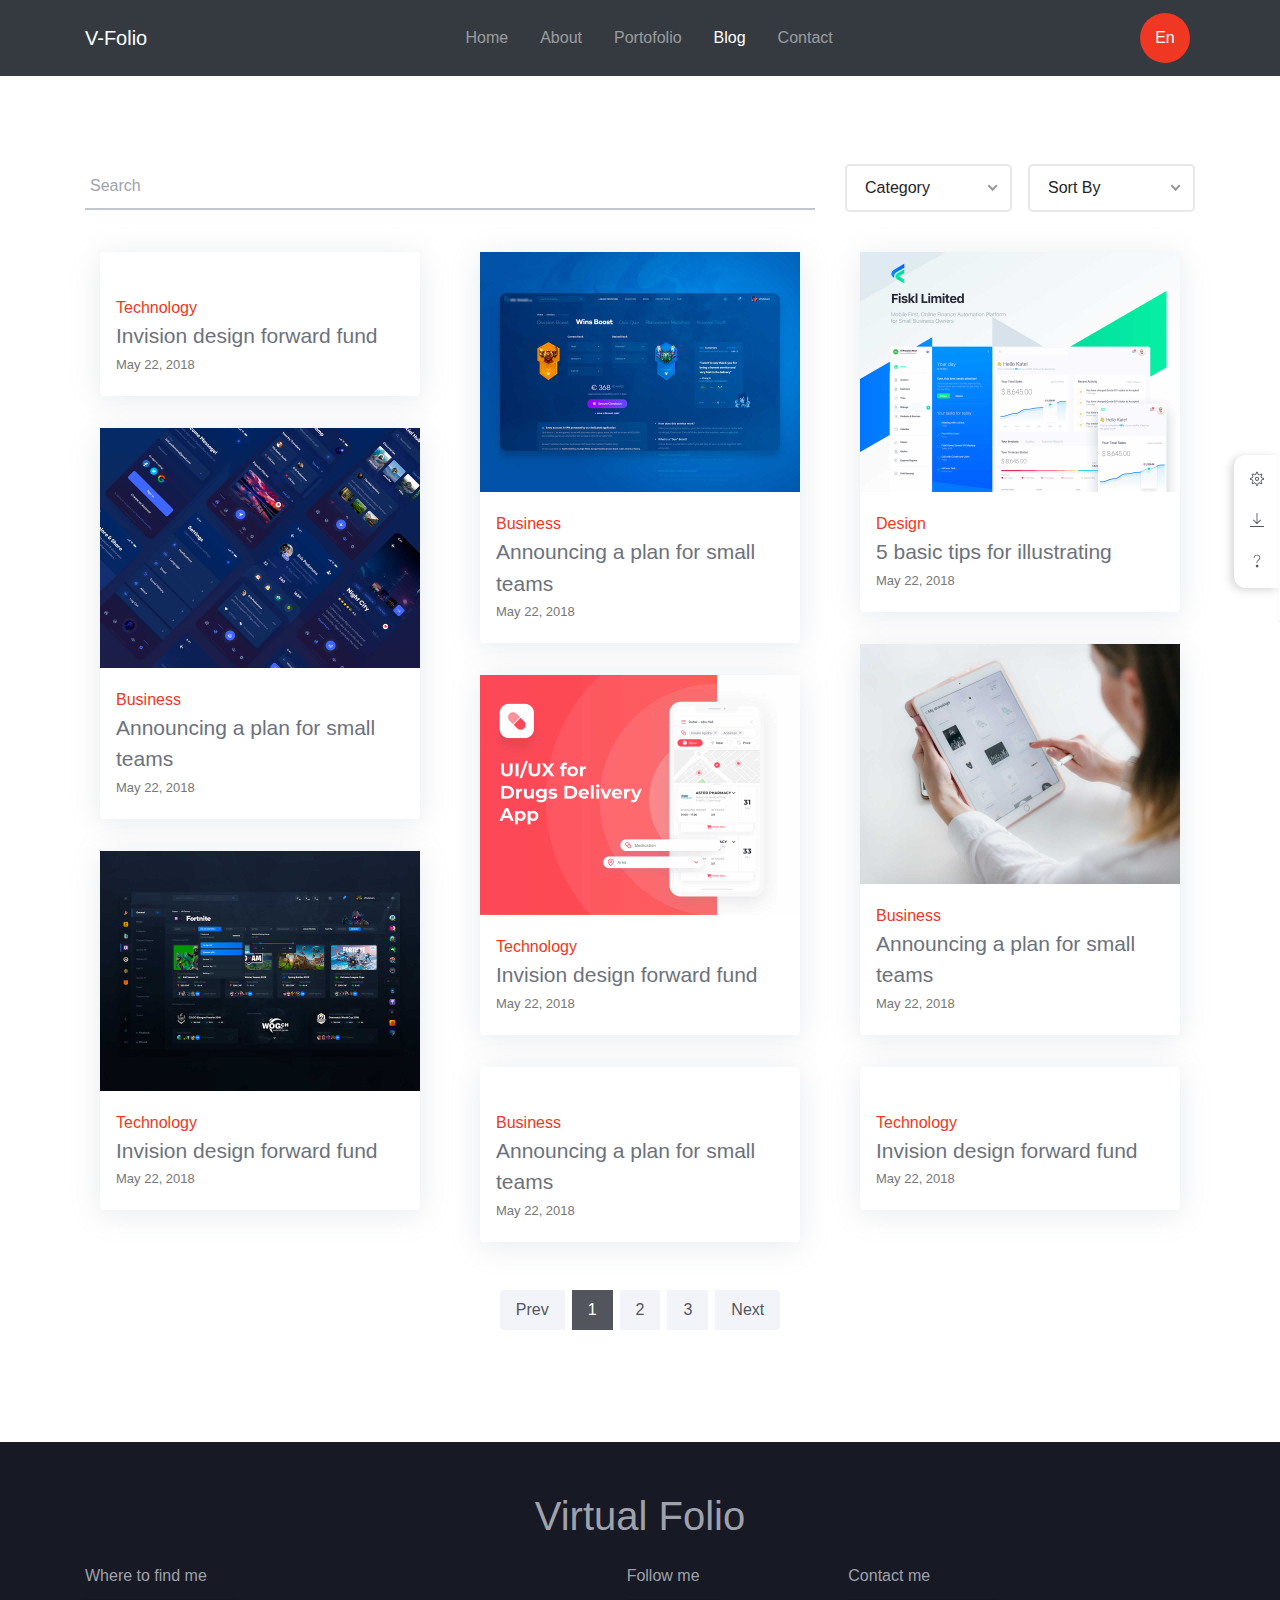
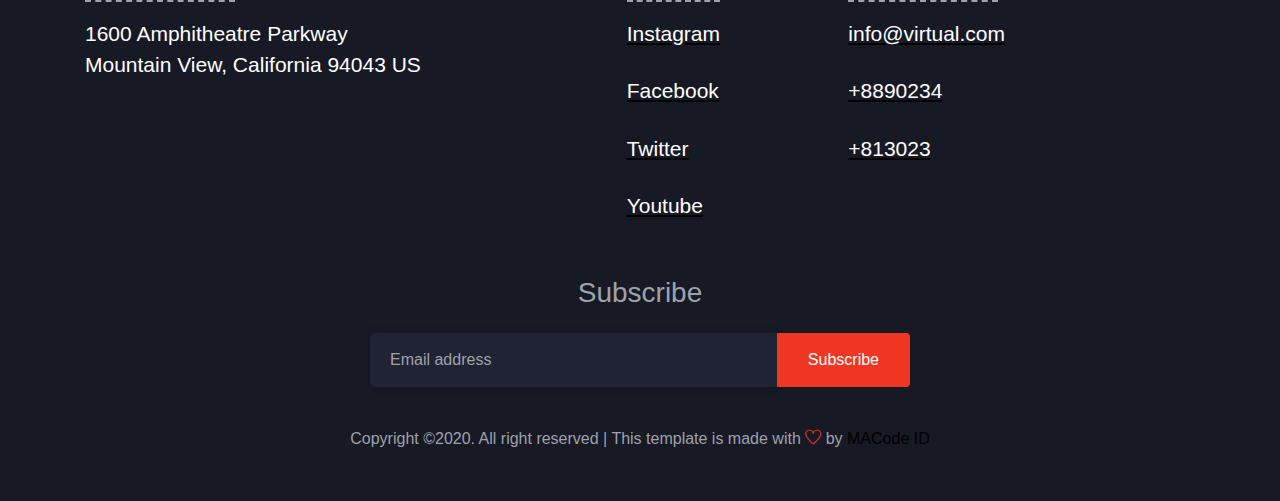
==== html/blog-topbar.html @ b88bd9f6 "Create initial website design" ====
<!DOCTYPE html>
<html lang="en">
<head>
  <meta charset="UTF-8">
  <meta name="viewport" content="width=device-width, initial-scale=1.0">
  
  <meta http-equiv="X-UA-Compatible" content="ie=edge">
  
  <meta name="copyright" content="MACode ID, https://www.macodeid.com/">
  
  <title>Blog - Topbar</title>
  
  <link rel="shortcut icon" type="image/ico" href="../assets/favicon.ico">
  
  <link rel="stylesheet" type="text/css" href="../assets/css/themify-icons.css">
  
  <link rel="stylesheet" type="text/css" href="../assets/css/bootstrap.css">

  <link rel="stylesheet" type="text/css" href="../assets/vendor/animate/animate.css">
  
  <link rel="stylesheet" type="text/css" href="../assets/vendor/owl-carousel/owl.carousel.css">
  
  <link rel="stylesheet" type="text/css" href="../assets/vendor/perfect-scrollbar/css/perfect-scrollbar.css">
  
  <link rel="stylesheet" type="text/css" href="../assets/vendor/nice-select/css/nice-select.css">
  
  <link rel="stylesheet" type="text/css" href="../assets/vendor/fancybox/css/jquery.fancybox.min.css">
  
  <link rel="stylesheet" type="text/css" href="../assets/css/virtual.css">
  
  <link rel="stylesheet" type="text/css" href="../assets/css/topbar.virtual.css">
</head>
<body class="theme-red">
  
  <!-- Back to top button -->
  <div class="btn-back_to_top">
    <span class="ti-arrow-up"></span>
  </div>
  
  <!-- Setting button -->
  <div class="config">
    <div class="template-config">
      <!-- Settings -->
      <div class="d-block">
        <button class="btn btn-fab btn-sm" id="sideel" title="Settings"><span class="ti-settings"></span></button>
      </div>
      <!-- Puschase -->
      <div class="d-block">
        <a href="https://macodeid.com/projects/virtual-folio/" class="btn btn-fab btn-sm" title="Get this template" data-toggle="tooltip" data-placement="left"><span class="ti-download"></span></a>
      </div>
      <!-- Help -->
      <div class="d-block">
        <a href="#" class="btn btn-fab btn-sm" title="Help" data-toggle="tooltip" data-placement="left"><span class="ti-help"></span></a>
      </div>
    </div>
    <div class="set-menu">
      <p>Select Color</p>
      <div class="color-bar" data-toggle="selected">
        <span class="color-item bg-theme-red selected" data-class="theme-red"></span>
        <span class="color-item bg-theme-blue" data-class="theme-blue"></span>
        <span class="color-item bg-theme-green" data-class="theme-green"></span>
        <span class="color-item bg-theme-orange" data-class="theme-orange"></span>
        <span class="color-item bg-theme-purple" data-class="theme-purple"></span>
      </div>
      <select class="custom-select" id="change-page">
        <option value="">Choose Page</option>
        <option value="index">Topbar</option>
        <option value="blog-topbar">Blog (Topbar)</option>
        <option value="index-2">Minibar</option>
        <option value="blog-minibar">Blog (Minibar)</option>
      </select>
    </div>
  </div>
  
  <!-- Navbar -->
  <div class="navbar navbar-expand-lg navbar-dark bg-dark">
    <div class="container">
      <a href="index.html" class="navbar-brand">V-Folio</a>
      <button class="navbar-toggler" data-toggle="collapse" data-target="#main-navbar" aria-expanded="true">
        <span class="ti-menu"></span>
      </button>
      <div class="collapse navbar-collapse" id="main-navbar">
        <ul class="navbar-nav ml-auto">
          <li class="nav-item">
            <a href="" class="nav-link">Home</a>
          </li>
          <li class="nav-item">
            <a href="" class="nav-link">About</a>
          </li>
          <li class="nav-item">
            <a href="" class="nav-link">Portofolio</a>
          </li>
          <li class="nav-item active">
            <a href="" class="nav-link">Blog</a>
          </li>
          <li class="nav-item">
            <a href="" class="nav-link">Contact</a>
          </li>
        </ul>
        <ul class="nav ml-auto">
          <li class="nav-item">
            <button class="btn btn-fab btn-theme no-shadow">En</button>
          </li>
        </ul>
      </div>
    </div>
  </div> <!-- End Navbar -->
  
  <div class="vg-page page-blog">
    <div class="container">
      <div class="row widget-grid">
        <div class="col-lg-8">
          <div class="input-group py-2">
            <input type="text" class="form-control" placeholder="Search">
          </div>
        </div>
        <div class="col-lg-4">
          <div class="d-flex py-2 mx-n2">
            <div class="input-group px-2">
              <select class="vg-select">
                <option value="">Category</option>
                <option value="cat-1">Design</option>
                <option value="cat-2">Technology</option>
                <option value="cat-3">Graphics</option>
                <option value="cat-4">UI/UX</option>
              </select>
            </div>
            <div class="input-group px-2">
              <select class="vg-select">
                <option value="">Sort By</option>
                <option value="cat-1">Newest</option>
                <option value="cat-2">Popular</option>
                <option value="cat-3">Recommended</option>
              </select>
            </div>
          </div>
        </div>
      </div>
      <div class="row post-grid">
        <div class="col-md-6 col-lg-4">
          <div class="card">
            <div class="img-place">
              <img src="../assets/img/work/work-1.jpg" alt="">
            </div>
            <div class="caption">
              <a href="javascript:void(0)" class="post-category">Technology</a>
              <a href="#" class="post-title">Invision design forward fund</a>
              <span class="post-date"><span class="sr-only">Published on</span> May 22, 2018</span>
            </div>
          </div>
          <div class="card">
            <div class="img-place">
              <img src="../assets/img/work/work-2.jpg" alt="">
            </div>
            <div class="caption">
              <a href="javascript:void(0)" class="post-category">Business</a>
              <a href="#" class="post-title">Announcing a plan for small teams</a>
              <span class="post-date"><span class="sr-only">Published on</span> May 22, 2018</span>
            </div>
          </div>
          <div class="card">
            <div class="img-place">
              <img src="../assets/img/work/work-3.jpg" alt="">
            </div>
            <div class="caption">
              <a href="javascript:void(0)" class="post-category">Technology</a>
              <a href="#" class="post-title">Invision design forward fund</a>
              <span class="post-date"><span class="sr-only">Published on</span> May 22, 2018</span>
            </div>
          </div>
        </div>
        <div class="col-md-6 col-lg-4">
          <div class="card">
            <div class="img-place">
              <img src="../assets/img/work/work-4.jpg" alt="">
            </div>
            <div class="caption">
              <a href="javascript:void(0)" class="post-category">Business</a>
              <a href="#" class="post-title">Announcing a plan for small teams</a>
              <span class="post-date"><span class="sr-only">Published on</span> May 22, 2018</span>
            </div>
          </div>
          <div class="card">
            <div class="img-place">
              <img src="../assets/img/work/work-5.jpg" alt="">
            </div>
            <div class="caption">
              <a href="javascript:void(0)" class="post-category">Technology</a>
              <a href="#" class="post-title">Invision design forward fund</a>
              <span class="post-date"><span class="sr-only">Published on</span> May 22, 2018</span>
            </div>
          </div>
          <div class="card">
            <div class="img-place">
              <img src="../assets/img/work/work-6.jpg" alt="">
            </div>
            <div class="caption">
              <a href="javascript:void(0)" class="post-category">Business</a>
              <a href="#" class="post-title">Announcing a plan for small teams</a>
              <span class="post-date"><span class="sr-only">Published on</span> May 22, 2018</span>
            </div>
          </div>
        </div>
        <div class="col-md-6 col-lg-4">
          <div class="card">
            <div class="img-place">
              <img src="../assets/img/work/work-7.jpg" alt="">
            </div>
            <div class="caption">
              <a href="javascript:void(0)" class="post-category">Design</a>
              <a href="#" class="post-title">5 basic tips for illustrating</a>
              <span class="post-date"><span class="sr-only">Published on</span> May 22, 2018</span>
            </div>
          </div>
          <div class="card">
            <div class="img-place">
              <img src="../assets/img/work/work-8.jpg" alt="">
            </div>
            <div class="caption">
              <a href="javascript:void(0)" class="post-category">Business</a>
              <a href="#" class="post-title">Announcing a plan for small teams</a>
              <span class="post-date"><span class="sr-only">Published on</span> May 22, 2018</span>
            </div>
          </div>
          <div class="card">
            <div class="img-place">
              <img src="../assets/img/work/work-9.jpg" alt="">
            </div>
            <div class="caption">
              <a href="javascript:void(0)" class="post-category">Technology</a>
              <a href="#" class="post-title">Invision design forward fund</a>
              <span class="post-date"><span class="sr-only">Published on</span> May 22, 2018</span>
            </div>
          </div>
        </div>
        <div class="col-12 py-3">
          <ul class="pagination justify-content-center">
            <li class="page-item">
              <a href="" class="page-link">Prev</a>
            </li>
            <li class="page-item active">
              <a href="" class="page-link">1</a>
            </li>
            <li class="page-item">
              <a href="" class="page-link">2</a>
            </li>
            <li class="page-item">
              <a href="" class="page-link">3</a>
            </li>
            <li class="page-item">
              <a href="" class="page-link">Next</a>
            </li>
          </ul>
        </div>
      </div>
    </div>
  </div>
  
  <!-- Footer -->
  <div class="vg-footer">
    <h1 class="text-center">Virtual Folio</h1>
    <div class="container">
      <div class="row">
        <div class="col-lg-4 py-3">
          <div class="footer-info">
            <p>Where to find me</p>
            <hr class="divider">
            <p class="fs-large fg-white">1600 Amphitheatre Parkway Mountain View, California 94043 US</p>
          </div>
        </div>
        <div class="col-md-6 col-lg-3 py-3">
          <div class="float-lg-right">
            <p>Follow me</p>
            <hr class="divider">
            <ul class="list-unstyled">
              <li><a href="#">Instagram</a></li>
              <li><a href="#">Facebook</a></li>
              <li><a href="#">Twitter</a></li>
              <li><a href="#">Youtube</a></li>
            </ul>
          </div>
        </div>
        <div class="col-md-6 col-lg-3 py-3">
          <div class="float-lg-right">
            <p>Contact me</p>
            <hr class="divider">
            <ul class="list-unstyled">
              <li>info@virtual.com</li>
              <li>+8890234</li>
              <li>+813023</li>
            </ul>
          </div>
        </div>
      </div>
      <div class="row justify-content-center mt-3">
        <div class="col-12 mb-3">
          <h3 class="fw-normal text-center">Subscribe</h3>
        </div>
        <div class="col-lg-6">
          <form class="mb-3">
            <div class="input-group">
              <input type="text" class="form-control" placeholder="Email address">
              <input type="submit" class="btn btn-theme no-shadow" value="Subscribe">
            </div>
          </form>
        </div>
        <div class="col-12">
          <p class="text-center mb-0 mt-4">Copyright &copy;2020. All right reserved | This template is made with <span class="ti-heart fg-theme-red"></span> by <a href="https://www.macodeid.com/">MACode ID</a></p>
        </div>
      </div>
    </div>
  </div> <!-- End footer -->
  
  
<script src="../assets/js/jquery-3.5.1.min.js"></script>
  
<script src="../assets/js/bootstrap.bundle.min.js"></script>
  
<script src="../assets/vendor/owl-carousel/owl.carousel.min.js"></script>
  
<script src="../assets/vendor/perfect-scrollbar/js/perfect-scrollbar.js"></script>
  
<script src="../assets/vendor/isotope/isotope.pkgd.min.js"></script>
  
<script src="../assets/vendor/nice-select/js/jquery.nice-select.min.js"></script>
  
<script src="../assets/vendor/fancybox/js/jquery.fancybox.min.js"></script>

<script src="../assets/vendor/wow/wow.min.js"></script>

<script src="../assets/vendor/animateNumber/jquery.animateNumber.min.js"></script>

<script src="../assets/vendor/waypoints/jquery.waypoints.min.js"></script>

<script src="../assets/js/google-maps.js"></script>
  
<script src="../assets/js/topbar-virtual.js"></script>

<!-- <script async defer src="https://maps.googleapis.com/maps/api/js?key=AIzaSyAIA_zqjFMsJM_sxP9-6Pde5vVCTyJmUHM&callback=initMap"></script> -->
  
</body>
</html>
---- assets/css/themify-icons.css ----
@font-face {
	font-family: 'themify';
	src:url('../fonts/themify.eot?-fvbane');
	src:url('../fonts/themify.eot?#iefix-fvbane') format('embedded-opentype'),
		url('../fonts/themify.woff?-fvbane') format('woff'),
		url('../fonts/themify.ttf?-fvbane') format('truetype'),
		url('../fonts/themify.svg?-fvbane#themify') format('svg');
	font-weight: normal;
	font-style: normal;
}

[class^="ti-"], [class*=" ti-"] {
	font-family: 'themify';
	speak: none;
	font-style: normal;
	font-weight: normal;
	font-variant: normal;
	text-transform: none;
	line-height: 1;

	/* Better Font Rendering =========== */
	-webkit-font-smoothing: antialiased;
	-moz-osx-font-smoothing: grayscale;
}

.ti-wand:before {
	content: "\e600";
}
.ti-volume:before {
	content: "\e601";
}
.ti-user:before {
	content: "\e602";
}
.ti-unlock:before {
	content: "\e603";
}
.ti-unlink:before {
	content: "\e604";
}
.ti-trash:before {
	content: "\e605";
}
.ti-thought:before {
	content: "\e606";
}
.ti-target:before {
	content: "\e607";
}
.ti-tag:before {
	content: "\e608";
}
.ti-tablet:before {
	content: "\e609";
}
.ti-star:before {
	content: "\e60a";
}
.ti-spray:before {
	content: "\e60b";
}
.ti-signal:before {
	content: "\e60c";
}
.ti-shopping-cart:before {
	content: "\e60d";
}
.ti-shopping-cart-full:before {
	content: "\e60e";
}
.ti-settings:before {
	content: "\e60f";
}
.ti-search:before {
	content: "\e610";
}
.ti-zoom-in:before {
	content: "\e611";
}
.ti-zoom-out:before {
	content: "\e612";
}
.ti-cut:before {
	content: "\e613";
}
.ti-ruler:before {
	content: "\e614";
}
.ti-ruler-pencil:before {
	content: "\e615";
}
.ti-ruler-alt:before {
	content: "\e616";
}
.ti-bookmark:before {
	content: "\e617";
}
.ti-bookmark-alt:before {
	content: "\e618";
}
.ti-reload:before {
	content: "\e619";
}
.ti-plus:before {
	content: "\e61a";
}
.ti-pin:before {
	content: "\e61b";
}
.ti-pencil:before {
	content: "\e61c";
}
.ti-pencil-alt:before {
	content: "\e61d";
}
.ti-paint-roller:before {
	content: "\e61e";
}
.ti-paint-bucket:before {
	content: "\e61f";
}
.ti-na:before {
	content: "\e620";
}
.ti-mobile:before {
	content: "\e621";
}
.ti-minus:before {
	content: "\e622";
}
.ti-medall:before {
	content: "\e623";
}
.ti-medall-alt:before {
	content: "\e624";
}
.ti-marker:before {
	content: "\e625";
}
.ti-marker-alt:before {
	content: "\e626";
}
.ti-arrow-up:before {
	content: "\e627";
}
.ti-arrow-right:before {
	content: "\e628";
}
.ti-arrow-left:before {
	content: "\e629";
}
.ti-arrow-down:before {
	content: "\e62a";
}
.ti-lock:before {
	content: "\e62b";
}
.ti-location-arrow:before {
	content: "\e62c";
}
.ti-link:before {
	content: "\e62d";
}
.ti-layout:before {
	content: "\e62e";
}
.ti-layers:before {
	content: "\e62f";
}
.ti-layers-alt:before {
	content: "\e630";
}
.ti-key:before {
	content: "\e631";
}
.ti-import:before {
	content: "\e632";
}
.ti-image:before {
	content: "\e633";
}
.ti-heart:before {
	content: "\e634";
}
.ti-heart-broken:before {
	content: "\e635";
}
.ti-hand-stop:before {
	content: "\e636";
}
.ti-hand-open:before {
	content: "\e637";
}
.ti-hand-drag:before {
	content: "\e638";
}
.ti-folder:before {
	content: "\e639";
}
.ti-flag:before {
	content: "\e63a";
}
.ti-flag-alt:before {
	content: "\e63b";
}
.ti-flag-alt-2:before {
	content: "\e63c";
}
.ti-eye:before {
	content: "\e63d";
}
.ti-export:before {
	content: "\e63e";
}
.ti-exchange-vertical:before {
	content: "\e63f";
}
.ti-desktop:before {
	content: "\e640";
}
.ti-cup:before {
	content: "\e641";
}
.ti-crown:before {
	content: "\e642";
}
.ti-comments:before {
	content: "\e643";
}
.ti-comment:before {
	content: "\e644";
}
.ti-comment-alt:before {
	content: "\e645";
}
.ti-close:before {
	content: "\e646";
}
.ti-clip:before {
	content: "\e647";
}
.ti-angle-up:before {
	content: "\e648";
}
.ti-angle-right:before {
	content: "\e649";
}
.ti-angle-left:before {
	content: "\e64a";
}
.ti-angle-down:before {
	content: "\e64b";
}
.ti-check:before {
	content: "\e64c";
}
.ti-check-box:before {
	content: "\e64d";
}
.ti-camera:before {
	content: "\e64e";
}
.ti-announcement:before {
	content: "\e64f";
}
.ti-brush:before {
	content: "\e650";
}
.ti-briefcase:before {
	content: "\e651";
}
.ti-bolt:before {
	content: "\e652";
}
.ti-bolt-alt:before {
	content: "\e653";
}
.ti-blackboard:before {
	content: "\e654";
}
.ti-bag:before {
	content: "\e655";
}
.ti-move:before {
	content: "\e656";
}
.ti-arrows-vertical:before {
	content: "\e657";
}
.ti-arrows-horizontal:before {
	content: "\e658";
}
.ti-fullscreen:before {
	content: "\e659";
}
.ti-arrow-top-right:before {
	content: "\e65a";
}
.ti-arrow-top-left:before {
	content: "\e65b";
}
.ti-arrow-circle-up:before {
	content: "\e65c";
}
.ti-arrow-circle-right:before {
	content: "\e65d";
}
.ti-arrow-circle-left:before {
	content: "\e65e";
}
.ti-arrow-circle-down:before {
	content: "\e65f";
}
.ti-angle-double-up:before {
	content: "\e660";
}
.ti-angle-double-right:before {
	content: "\e661";
}
.ti-angle-double-left:before {
	content: "\e662";
}
.ti-angle-double-down:before {
	content: "\e663";
}
.ti-zip:before {
	content: "\e664";
}
.ti-world:before {
	content: "\e665";
}
.ti-wheelchair:before {
	content: "\e666";
}
.ti-view-list:before {
	content: "\e667";
}
.ti-view-list-alt:before {
	content: "\e668";
}
.ti-view-grid:before {
	content: "\e669";
}
.ti-uppercase:before {
	content: "\e66a";
}
.ti-upload:before {
	content: "\e66b";
}
.ti-underline:before {
	content: "\e66c";
}
.ti-truck:before {
	content: "\e66d";
}
.ti-timer:before {
	content: "\e66e";
}
.ti-ticket:before {
	content: "\e66f";
}
.ti-thumb-up:before {
	content: "\e670";
}
.ti-thumb-down:before {
	content: "\e671";
}
.ti-text:before {
	content: "\e672";
}
.ti-stats-up:before {
	content: "\e673";
}
.ti-stats-down:before {
	content: "\e674";
}
.ti-split-v:before {
	content: "\e675";
}
.ti-split-h:before {
	content: "\e676";
}
.ti-smallcap:before {
	content: "\e677";
}
.ti-shine:before {
	content: "\e678";
}
.ti-shift-right:before {
	content: "\e679";
}
.ti-shift-left:before {
	content: "\e67a";
}
.ti-shield:before {
	content: "\e67b";
}
.ti-notepad:before {
	content: "\e67c";
}
.ti-server:before {
	content: "\e67d";
}
.ti-quote-right:before {
	content: "\e67e";
}
.ti-quote-left:before {
	content: "\e67f";
}
.ti-pulse:before {
	content: "\e680";
}
.ti-printer:before {
	content: "\e681";
}
.ti-power-off:before {
	content: "\e682";
}
.ti-plug:before {
	content: "\e683";
}
.ti-pie-chart:before {
	content: "\e684";
}
.ti-paragraph:before {
	content: "\e685";
}
.ti-panel:before {
	content: "\e686";
}
.ti-package:before {
	content: "\e687";
}
.ti-music:before {
	content: "\e688";
}
.ti-music-alt:before {
	content: "\e689";
}
.ti-mouse:before {
	content: "\e68a";
}
.ti-mouse-alt:before {
	content: "\e68b";
}
.ti-money:before {
	content: "\e68c";
}
.ti-microphone:before {
	content: "\e68d";
}
.ti-menu:before {
	content: "\e68e";
}
.ti-menu-alt:before {
	content: "\e68f";
}
.ti-map:before {
	content: "\e690";
}
.ti-map-alt:before {
	content: "\e691";
}
.ti-loop:before {
	content: "\e692";
}
.ti-location-pin:before {
	content: "\e693";
}
.ti-list:before {
	content: "\e694";
}
.ti-light-bulb:before {
	content: "\e695";
}
.ti-Italic:before {
	content: "\e696";
}
.ti-info:before {
	content: "\e697";
}
.ti-infinite:before {
	content: "\e698";
}
.ti-id-badge:before {
	content: "\e699";
}
.ti-hummer:before {
	content: "\e69a";
}
.ti-home:before {
	content: "\e69b";
}
.ti-help:before {
	content: "\e69c";
}
.ti-headphone:before {
	content: "\e69d";
}
.ti-harddrives:before {
	content: "\e69e";
}
.ti-harddrive:before {
	content: "\e69f";
}
.ti-gift:before {
	content: "\e6a0";
}
.ti-game:before {
	content: "\e6a1";
}
.ti-filter:before {
	content: "\e6a2";
}
.ti-files:before {
	content: "\e6a3";
}
.ti-file:before {
	content: "\e6a4";
}
.ti-eraser:before {
	content: "\e6a5";
}
.ti-envelope:before {
	content: "\e6a6";
}
.ti-download:before {
	content: "\e6a7";
}
.ti-direction:before {
	content: "\e6a8";
}
.ti-direction-alt:before {
	content: "\e6a9";
}
.ti-dashboard:before {
	content: "\e6aa";
}
.ti-control-stop:before {
	content: "\e6ab";
}
.ti-control-shuffle:before {
	content: "\e6ac";
}
.ti-control-play:before {
	content: "\e6ad";
}
.ti-control-pause:before {
	content: "\e6ae";
}
.ti-control-forward:before {
	content: "\e6af";
}
.ti-control-backward:before {
	content: "\e6b0";
}
.ti-cloud:before {
	content: "\e6b1";
}
.ti-cloud-up:before {
	content: "\e6b2";
}
.ti-cloud-down:before {
	content: "\e6b3";
}
.ti-clipboard:before {
	content: "\e6b4";
}
.ti-car:before {
	content: "\e6b5";
}
.ti-calendar:before {
	content: "\e6b6";
}
.ti-book:before {
	content: "\e6b7";
}
.ti-bell:before {
	content: "\e6b8";
}
.ti-basketball:before {
	content: "\e6b9";
}
.ti-bar-chart:before {
	content: "\e6ba";
}
.ti-bar-chart-alt:before {
	content: "\e6bb";
}
.ti-back-right:before {
	content: "\e6bc";
}
.ti-back-left:before {
	content: "\e6bd";
}
.ti-arrows-corner:before {
	content: "\e6be";
}
.ti-archive:before {
	content: "\e6bf";
}
.ti-anchor:before {
	content: "\e6c0";
}
.ti-align-right:before {
	content: "\e6c1";
}
.ti-align-left:before {
	content: "\e6c2";
}
.ti-align-justify:before {
	content: "\e6c3";
}
.ti-align-center:before {
	content: "\e6c4";
}
.ti-alert:before {
	content: "\e6c5";
}
.ti-alarm-clock:before {
	content: "\e6c6";
}
.ti-agenda:before {
	content: "\e6c7";
}
.ti-write:before {
	content: "\e6c8";
}
.ti-window:before {
	content: "\e6c9";
}
.ti-widgetized:before {
	content: "\e6ca";
}
.ti-widget:before {
	content: "\e6cb";
}
.ti-widget-alt:before {
	content: "\e6cc";
}
.ti-wallet:before {
	content: "\e6cd";
}
.ti-video-clapper:before {
	content: "\e6ce";
}
.ti-video-camera:before {
	content: "\e6cf";
}
.ti-vector:before {
	content: "\e6d0";
}
.ti-themify-logo:before {
	content: "\e6d1";
}
.ti-themify-favicon:before {
	content: "\e6d2";
}
.ti-themify-favicon-alt:before {
	content: "\e6d3";
}
.ti-support:before {
	content: "\e6d4";
}
.ti-stamp:before {
	content: "\e6d5";
}
.ti-split-v-alt:before {
	content: "\e6d6";
}
.ti-slice:before {
	content: "\e6d7";
}
.ti-shortcode:before {
	content: "\e6d8";
}
.ti-shift-right-alt:before {
	content: "\e6d9";
}
.ti-shift-left-alt:before {
	content: "\e6da";
}
.ti-ruler-alt-2:before {
	content: "\e6db";
}
.ti-receipt:before {
	content: "\e6dc";
}
.ti-pin2:before {
	content: "\e6dd";
}
.ti-pin-alt:before {
	content: "\e6de";
}
.ti-pencil-alt2:before {
	content: "\e6df";
}
.ti-palette:before {
	content: "\e6e0";
}
.ti-more:before {
	content: "\e6e1";
}
.ti-more-alt:before {
	content: "\e6e2";
}
.ti-microphone-alt:before {
	content: "\e6e3";
}
.ti-magnet:before {
	content: "\e6e4";
}
.ti-line-double:before {
	content: "\e6e5";
}
.ti-line-dotted:before {
	content: "\e6e6";
}
.ti-line-dashed:before {
	content: "\e6e7";
}
.ti-layout-width-full:before {
	content: "\e6e8";
}
.ti-layout-width-default:before {
	content: "\e6e9";
}
.ti-layout-width-default-alt:before {
	content: "\e6ea";
}
.ti-layout-tab:before {
	content: "\e6eb";
}
.ti-layout-tab-window:before {
	content: "\e6ec";
}
.ti-layout-tab-v:before {
	content: "\e6ed";
}
.ti-layout-tab-min:before {
	content: "\e6ee";
}
.ti-layout-slider:before {
	content: "\e6ef";
}
.ti-layout-slider-alt:before {
	content: "\e6f0";
}
.ti-layout-sidebar-right:before {
	content: "\e6f1";
}
.ti-layout-sidebar-none:before {
	content: "\e6f2";
}
.ti-layout-sidebar-left:before {
	content: "\e6f3";
}
.ti-layout-placeholder:before {
	content: "\e6f4";
}
.ti-layout-menu:before {
	content: "\e6f5";
}
.ti-layout-menu-v:before {
	content: "\e6f6";
}
.ti-layout-menu-separated:before {
	content: "\e6f7";
}
.ti-layout-menu-full:before {
	content: "\e6f8";
}
.ti-layout-media-right-alt:before {
	content: "\e6f9";
}
.ti-layout-media-right:before {
	content: "\e6fa";
}
.ti-layout-media-overlay:before {
	content: "\e6fb";
}
.ti-layout-media-overlay-alt:before {
	content: "\e6fc";
}
.ti-layout-media-overlay-alt-2:before {
	content: "\e6fd";
}
.ti-layout-media-left-alt:before {
	content: "\e6fe";
}
.ti-layout-media-left:before {
	content: "\e6ff";
}
.ti-layout-media-center-alt:before {
	content: "\e700";
}
.ti-layout-media-center:before {
	content: "\e701";
}
.ti-layout-list-thumb:before {
	content: "\e702";
}
.ti-layout-list-thumb-alt:before {
	content: "\e703";
}
.ti-layout-list-post:before {
	content: "\e704";
}
.ti-layout-list-large-image:before {
	content: "\e705";
}
.ti-layout-line-solid:before {
	content: "\e706";
}
.ti-layout-grid4:before {
	content: "\e707";
}
.ti-layout-grid3:before {
	content: "\e708";
}
.ti-layout-grid2:before {
	content: "\e709";
}
.ti-layout-grid2-thumb:before {
	content: "\e70a";
}
.ti-layout-cta-right:before {
	content: "\e70b";
}
.ti-layout-cta-left:before {
	content: "\e70c";
}
.ti-layout-cta-center:before {
	content: "\e70d";
}
.ti-layout-cta-btn-right:before {
	content: "\e70e";
}
.ti-layout-cta-btn-left:before {
	content: "\e70f";
}
.ti-layout-column4:before {
	content: "\e710";
}
.ti-layout-column3:before {
	content: "\e711";
}
.ti-layout-column2:before {
	content: "\e712";
}
.ti-layout-accordion-separated:before {
	content: "\e713";
}
.ti-layout-accordion-merged:before {
	content: "\e714";
}
.ti-layout-accordion-list:before {
	content: "\e715";
}
.ti-ink-pen:before {
	content: "\e716";
}
.ti-info-alt:before {
	content: "\e717";
}
.ti-help-alt:before {
	content: "\e718";
}
.ti-headphone-alt:before {
	content: "\e719";
}
.ti-hand-point-up:before {
	content: "\e71a";
}
.ti-hand-point-right:before {
	content: "\e71b";
}
.ti-hand-point-left:before {
	content: "\e71c";
}
.ti-hand-point-down:before {
	content: "\e71d";
}
.ti-gallery:before {
	content: "\e71e";
}
.ti-face-smile:before {
	content: "\e71f";
}
.ti-face-sad:before {
	content: "\e720";
}
.ti-credit-card:before {
	content: "\e721";
}
.ti-control-skip-forward:before {
	content: "\e722";
}
.ti-control-skip-backward:before {
	content: "\e723";
}
.ti-control-record:before {
	content: "\e724";
}
.ti-control-eject:before {
	content: "\e725";
}
.ti-comments-smiley:before {
	content: "\e726";
}
.ti-brush-alt:before {
	content: "\e727";
}
.ti-youtube:before {
	content: "\e728";
}
.ti-vimeo:before {
	content: "\e729";
}
.ti-twitter:before {
	content: "\e72a";
}
.ti-time:before {
	content: "\e72b";
}
.ti-tumblr:before {
	content: "\e72c";
}
.ti-skype:before {
	content: "\e72d";
}
.ti-share:before {
	content: "\e72e";
}
.ti-share-alt:before {
	content: "\e72f";
}
.ti-rocket:before {
	content: "\e730";
}
.ti-pinterest:before {
	content: "\e731";
}
.ti-new-window:before {
	content: "\e732";
}
.ti-microsoft:before {
	content: "\e733";
}
.ti-list-ol:before {
	content: "\e734";
}
.ti-linkedin:before {
	content: "\e735";
}
.ti-layout-sidebar-2:before {
	content: "\e736";
}
.ti-layout-grid4-alt:before {
	content: "\e737";
}
.ti-layout-grid3-alt:before {
	content: "\e738";
}
.ti-layout-grid2-alt:before {
	content: "\e739";
}
.ti-layout-column4-alt:before {
	content: "\e73a";
}
.ti-layout-column3-alt:before {
	content: "\e73b";
}
.ti-layout-column2-alt:before {
	content: "\e73c";
}
.ti-instagram:before {
	content: "\e73d";
}
.ti-google:before {
	content: "\e73e";
}
.ti-github:before {
	content: "\e73f";
}
.ti-flickr:before {
	content: "\e740";
}
.ti-facebook:before {
	content: "\e741";
}
.ti-dropbox:before {
	content: "\e742";
}
.ti-dribbble:before {
	content: "\e743";
}
.ti-apple:before {
	content: "\e744";
}
.ti-android:before {
	content: "\e745";
}
.ti-save:before {
	content: "\e746";
}
.ti-save-alt:before {
	content: "\e747";
}
.ti-yahoo:before {
	content: "\e748";
}
.ti-wordpress:before {
	content: "\e749";
}
.ti-vimeo-alt:before {
	content: "\e74a";
}
.ti-twitter-alt:before {
	content: "\e74b";
}
.ti-tumblr-alt:before {
	content: "\e74c";
}
.ti-trello:before {
	content: "\e74d";
}
.ti-stack-overflow:before {
	content: "\e74e";
}
.ti-soundcloud:before {
	content: "\e74f";
}
.ti-sharethis:before {
	content: "\e750";
}
.ti-sharethis-alt:before {
	content: "\e751";
}
.ti-reddit:before {
	content: "\e752";
}
.ti-pinterest-alt:before {
	content: "\e753";
}
.ti-microsoft-alt:before {
	content: "\e754";
}
.ti-linux:before {
	content: "\e755";
}
.ti-jsfiddle:before {
	content: "\e756";
}
.ti-joomla:before {
	content: "\e757";
}
.ti-html5:before {
	content: "\e758";
}
.ti-flickr-alt:before {
	content: "\e759";
}
.ti-email:before {
	content: "\e75a";
}
.ti-drupal:before {
	content: "\e75b";
}
.ti-dropbox-alt:before {
	content: "\e75c";
}
.ti-css3:before {
	content: "\e75d";
}
.ti-rss:before {
	content: "\e75e";
}
.ti-rss-alt:before {
	content: "\e75f";
}
---- assets/vendor/nice-select/css/nice-select.css ----
.nice-select {
  -webkit-tap-highlight-color: transparent;
  background-color: #fff;
  border-radius: 5px;
  border: solid 1px #e8e8e8;
  box-sizing: border-box;
  clear: both;
  cursor: pointer;
  display: block;
  float: left;
  font-family: inherit;
  font-size: 14px;
  font-weight: normal;
  height: 42px;
  line-height: 40px;
  outline: none;
  padding-left: 18px;
  padding-right: 30px;
  position: relative;
  text-align: left !important;
  -webkit-transition: all 0.2s ease-in-out;
  transition: all 0.2s ease-in-out;
  -webkit-user-select: none;
     -moz-user-select: none;
      -ms-user-select: none;
          user-select: none;
  white-space: nowrap;
  width: auto; }
  .nice-select:hover {
    border-color: #dbdbdb; }
  .nice-select:active, .nice-select.open, .nice-select:focus {
    border-color: #999; }
  .nice-select:after {
    border-bottom: 2px solid #999;
    border-right: 2px solid #999;
    content: '';
    display: block;
    height: 5px;
    margin-top: -4px;
    pointer-events: none;
    position: absolute;
    right: 12px;
    top: 50%;
    -webkit-transform-origin: 66% 66%;
        -ms-transform-origin: 66% 66%;
            transform-origin: 66% 66%;
    -webkit-transform: rotate(45deg);
        -ms-transform: rotate(45deg);
            transform: rotate(45deg);
    -webkit-transition: all 0.15s ease-in-out;
    transition: all 0.15s ease-in-out;
    width: 5px; }
  .nice-select.open:after {
    -webkit-transform: rotate(-135deg);
        -ms-transform: rotate(-135deg);
            transform: rotate(-135deg); }
  .nice-select.open .list {
    opacity: 1;
    pointer-events: auto;
    -webkit-transform: scale(1) translateY(0);
        -ms-transform: scale(1) translateY(0);
            transform: scale(1) translateY(0); }
  .nice-select.disabled {
    border-color: #ededed;
    color: #999;
    pointer-events: none; }
    .nice-select.disabled:after {
      border-color: #cccccc; }
  .nice-select.wide {
    width: 100%; }
    .nice-select.wide .list {
      left: 0 !important;
      right: 0 !important; }
  .nice-select.right {
    float: right; }
    .nice-select.right .list {
      left: auto;
      right: 0; }
  .nice-select.small {
    font-size: 12px;
    height: 36px;
    line-height: 34px; }
    .nice-select.small:after {
      height: 4px;
      width: 4px; }
    .nice-select.small .option {
      line-height: 34px;
      min-height: 34px; }
  .nice-select .list {
    background-color: #fff;
    border-radius: 5px;
    box-shadow: 0 0 0 1px rgba(68, 68, 68, 0.11);
    box-sizing: border-box;
    margin-top: 4px;
    opacity: 0;
    overflow: hidden;
    padding: 0;
    pointer-events: none;
    position: absolute;
    top: 100%;
    left: 0;
    -webkit-transform-origin: 50% 0;
        -ms-transform-origin: 50% 0;
            transform-origin: 50% 0;
    -webkit-transform: scale(0.75) translateY(-21px);
        -ms-transform: scale(0.75) translateY(-21px);
            transform: scale(0.75) translateY(-21px);
    -webkit-transition: all 0.2s cubic-bezier(0.5, 0, 0, 1.25), opacity 0.15s ease-out;
    transition: all 0.2s cubic-bezier(0.5, 0, 0, 1.25), opacity 0.15s ease-out;
    z-index: 9; }
    .nice-select .list:hover .option:not(:hover) {
      background-color: transparent !important; }
  .nice-select .option {
    cursor: pointer;
    font-weight: 400;
    line-height: 40px;
    list-style: none;
    min-height: 40px;
    outline: none;
    padding-left: 18px;
    padding-right: 29px;
    text-align: left;
    -webkit-transition: all 0.2s;
    transition: all 0.2s; }
    .nice-select .option:hover, .nice-select .option.focus, .nice-select .option.selected.focus {
      background-color: #f6f6f6; }
    .nice-select .option.selected {
      font-weight: bold; }
    .nice-select .option.disabled {
      background-color: transparent;
      color: #999;
      cursor: default; }

.no-csspointerevents .nice-select .list {
  display: none; }

.no-csspointerevents .nice-select.open .list {
  display: block; }
---- assets/css/virtual.css ----
/*
 
 [Master Stylesheet]

 Project:   VirtualGram Template
 Version:   1.0
 Author:    Mikhail Abdillah
 Website:   https://www.macode.web.id/

 [Table of contents]

 1. Basic
 2. Button
 3. Color Scheme
 4. Progress bar
 5. Theme list
 6. Timeline
 7. Navigation
 8. Sidebar
 9. Page Style
 10. Social
 11. Theme Color
 12. Reveal
 13. Page Switching
 14. Carousel
 15. Grid (OpenGraph)

 */

:root {
    --theme-red: #ef3724;
    --theme-blue: #2960f7;
    --theme-green: #8cc63f;
    --theme-orange: #fd7e14;
    --theme-purple: #6f42c1;
}

/* Light */
@font-face {
    font-family: 'Quicksand';
    font-style: normal;
    font-weight: 300;
    src: local('Quicksand Light'), local('Quicksand-Light'), url(https://fonts.gstatic.com/s/quicksand/v8/6xKodSZaM9iE8KbpRA_pgHYYT8L_.woff2) format('woff2');
    unicode-range: U+0000-00FF, U+0131, U+0152-0153, U+02BB-02BC, U+02C6, U+02DA, U+02DC, U+2000-206F, U+2074, U+20AC, U+2122, U+2191, U+2193, U+2212, U+2215, U+FEFF, U+FFFD;
}

/* Normal */
@font-face {
    font-family: 'Quicksand';
    font-style: normal;
    font-weight: 400;
    src: local('Quicksand Regular'), local('Quicksand-Regular'), url(https://fonts.gstatic.com/s/quicksand/v8/6xKtdSZaM9iE8KbpRA_hK1QN.woff2) format('woff2');
    unicode-range: U+0000-00FF, U+0131, U+0152-0153, U+02BB-02BC, U+02C6, U+02DA, U+02DC, U+2000-206F, U+2074, U+20AC, U+2122, U+2191, U+2193, U+2212, U+2215, U+FEFF, U+FFFD;
}

/* Medium */
@font-face {
    font-family: 'Quicksand';
    font-style: normal;
    font-weight: 500;
    src: local('Quicksand Medium'), local('Quicksand-Medium'), url(https://fonts.gstatic.com/s/quicksand/v8/6xKodSZaM9iE8KbpRA_p2HcYT8L_.woff2) format('woff2');
    unicode-range: U+0000-00FF, U+0131, U+0152-0153, U+02BB-02BC, U+02C6, U+02DA, U+02DC, U+2000-206F, U+2074, U+20AC, U+2122, U+2191, U+2193, U+2212, U+2215, U+FEFF, U+FFFD;
}

/* 
    1. Basic
*/

body {
    font-family: 'Quicksand', sans-serif;
    font-weight: 400;
}

.fw-bold {
    font-weight: 700;
}

.fw-medium {
    font-weight: 500;
}

.fw-normal {
    font-weight: 400;
}

.fw-light {
    font-weight: 300;
}

.fs-large {
    font-size: 21px;
}

.fs-normal {
    font-size: 100%;
}

.fs-small {
    font-size: 14px;
}

a:hover, a:active {
    color: #000;
}

/* Image Responsive */
.img-place {
    position: relative;
    display: block;
    margin: 0 auto;
    width: 100%;height: 100%;
    overflow: hidden;
    z-index: 10;
}

.img-place > img {
    width: 100%;height: auto;
}

/* Overlay */
.overlay {
    position: fixed;
    top: 0;
    left: 0;
    width: 100%;height: 100%;
    background: rgba(0,0,0,0.6);
    visibility: visible;
    z-index: 99;
}

/* 
    2. Button
*/
.btn-theme {
    padding: 10px 30px;
    margin: 5px;
    height: unset;
    background-color: #747474;
    color: #fff;
    font-weight: 500;
    border-radius: 6px;
    box-shadow: 0 0 0 2px #fff, 0 3px 9px rgba(0,0,0,0.3);
}

.btn-theme:hover, .btn-theme:active {
    background-color: #808080;
    color: #fff;
}

.btn-theme:focus {
    box-shadow: 0 0 0 3px #fff, 0 0 0 5px #747474;
}

.btn-theme.no-shadow {
    box-shadow: none !important;
}

.btn-theme-outline {
    padding: 10px 30px;
    margin: 5px;
    height: unset;
    background-color: transparent;
    color: #747474;
    border: 0;
    font-weight: 500;
    box-shadow: 0 0 0 2px #747474;
}

.btn-theme-outline:hover {
    background-color: #747474;
    color: #fff;
}

.btn-theme-outline:focus {
    background-color: #747474;
    color: #fff;
    box-shadow: 0 0 0 3px #fff, 0 0 0 5px #747474;
}

.btn-rounded {
    border-radius: 40px !important;
}

/* Floating Action Button */
.btn-fab {
    display: inline-block;
    padding: 0;
    width: 50px;
    height: 50px;
    outline: none;
    border: 0;
    border-radius: 50%;
    line-height: 50px;
    font-weight: 500;
    cursor: pointer;
    box-shadow: none;
}

.btn-fab:focus,
.btn-fab:active {
    box-shadow: none;
}

.btn-fab.btn-sm {
    width: 35px;
    height: 35px;
    line-height: 35px;
}

/* Social Button */
.social {
    position: relative;
    display: block;
    list-style: none;
}

.social .social-link {
    display: inline-block;
    margin: 3px;
    width: 35px;
    height: 35px;
    border-radius: 50%;
    text-align: center;
    text-decoration: none;
    line-height: 35px;
    font-size: 12px;
    background-color: #fff;
    color: #888;
    border: 1px solid #ddd;
    -webkit-transition: all .3s;
       -moz-transition: all .3s;
            transition: all .3s;
}

.social .social-link:hover {
    background-color: #ddd;
    color: #fff;
    border-color: transparent;
}

/* Back to top */
.btn-back_to_top {
    position: fixed;
    bottom: 10px;
    right: 14px;
    width: 50px;
    height: 50px;
    line-height: 50px;
    text-align: center;
    font-size: 18px;
    border-radius: 50%;
    background-color: #52565c;
    color: #fff;
    visibility: hidden;
    cursor: pointer;
    box-shadow: 0 3px 9px rgba(0, 0, 0, 0.4);
    z-index: 99;
}

/* Template Config */
.config {
    position: fixed;
    top: 50%;
    right: -282px;
    padding: 5px;
    background-color: transparent;
    transition: right .3s ease;
    z-index: 100;
}

.config.active {
    right: 0;
}

.template-config {
    position: relative;
    display: block;
    float: left;
    margin: 0 !important;
    padding: 5px;
    background-color: #fff;
    border-radius: 12px 0 0 12px;
    box-shadow: -3px 2px 9px rgba(50, 50, 50, 0.2);
}

.template-config .btn-fab {
    background-color: transparent !important;
    color: #52565c !important;
    margin: 3px 0;
}

.template-config .btn-fab:hover,
.template-config .btn-fab:focus {
    background-color: #f2f4fa !important;
}

.color-bar {
    display: block;
    margin: 10px 0;
    width: 100%;
}

.color-item {
    display: inline-block;
    margin: 5px 3px;
    width: 40px;
    height: 40px;
    border-radius: 50%;
    line-height: 40px;
    text-align: center;
    cursor: pointer;
}

.color-item.selected {
    background-position: center center;
    background-size: 50% 50%;
    background-image: url("data:image/svg+xml,%3csvg xmlns='http://www.w3.org/2000/svg' viewBox='0 0 8 8'%3e%3cpath fill='%23fff' d='M6.564.75l-3.59 3.612-1.538-1.55L0 4.26 2.974 7.25 8 2.193z'/%3e%3c/svg%3e");
    background-repeat: no-repeat;
}

.set-menu {
    position: relative;
    display: inline-block;
    margin: 0 !important;
    padding: 10px 15px;
    background-color: #fff;
    box-shadow: 2px 2px 4px rgba(50, 50, 50, 0.2);
}


/* 
    3. Color Scheme
*/

.bg-theme-gradient {
    background-image: linear-gradient(to right, #f55745 0%, #8490ff 100%) !important;
}

.bg-theme-red {
    background-color: #ef3724 !important;
}

.bg-theme-blue {
    background-color: #2960f7 !important;
}

.bg-theme-green {
    background-color: #8cc63f !important;
}

.bg-theme-orange {
    background-color: #fd7e14 !important;
}

.bg-theme-purple {
    background-color: #6f42c1 !important;
}

.fg-theme-red {
    color: #ef3724 !important;
}

.fg-theme-blue {
    color: #2960f7 !important;
}

.fg-theme-green {
    color: #8cc63f !important;
}

.fg-theme-orange {
    color: #fd7e14 !important;
}

.fg-theme-purple {
    color: #6f42c1 !important;
}

.fg-dark {
    color: #343a40 !important;
}

.fg-white {
    color: #fff !important;
}

/* Social Color */
.bg-facebook,
.bg-hover-facebook:hover {
    background-color: #3B5997 !important;
}

.bg-twitter,
.bg-hover-twitter:hover {
    background-color: #1DA1F2 !important;
}

.bg-linkedin,
.bg-hover-linkedin:hover {
    background-color: #0077B5 !important;
}

.bg-pinterest,
.bg-hover-pinterest:hover {
    background-color: #BD081C !important;
}

.bg-google-plus,
.bg-hover-google-plus:hover {
    background-color: #D11718 !important;
}

.bg-behance,
.bg-hover-behance:hover {
    background-color: #005CFF !important;
}


.bg-dribbble,
.bg-hover-dribbble:hover {
    background-color: #E84C88 !important;
}

.bg-github,
.bg-hover-github:hover {
    background-color: #323131 !important;
}

.bg-instagram,
.bg-hover-instagram:hover {
    background-color: #DC3472 !important;
}

.bg-medium,
.bg-hover-medium:hover {
    background-color: #00AB6C !important;
}

.bg-reddit,
.bg-hover-reddit:hover {
    background-color: #FF4501 !important;
}

.bg-snapchat,
.bg-hover-snapchat:hover {
    background-color: #FFFC00 !important;
}

.bg-tumblr,
.bg-hover-tumblr:hover {
    background-color: #01273A !important;
}

.bg-youtube,
.bg-hover-youtube:hover {
    background-color: #FE0002 !important;
}

/* 
    4. Progressbar
*/
.progress-wrapper {
    display: block;
    margin: 10px 0;
}

.progress-wrapper .caption {
    font-weight: 500;
}

.progress {
    margin-top: 5px;
    height: 1.25rem;
    border: 2px solid #fff;
    background-color: #fff;
    box-shadow: 0 0 0 2px #747474;
}

.progress,
.progress-bar {
    border-radius: 30px;
}

.progress-bar {
    font-size: 12px;
    background-color: #747474;
}

/* 
    5. Preloader
*/

/* 
    6. Pagination
*/
.page-item:not(:last-child) .page-link {
    margin-right: 8px;
}

.page-item.active .page-link {
    background-color: #52565c;
    color: #fff;
}

.page-link {
    border: 0;
    padding: 10px 16px;
    background-color: #f2f4fa;
    color: #52565c;
}

.page-link:hover {
    color: #2C2D34;
}

.page-link:focus {
    box-shadow: none;
}


/* 
    7. List style
*/
.theme-list {
    position: relative;
    padding-left: 30px;
    list-style: none;
    z-index: 10;
}

.theme-list::before {
    content: '';
    position: absolute;
    top: 0;
    bottom: 0;
    left: 9px;
    margin: auto;
    width: 1px;
    height: 85%;
    background-color: #cacdd6;
    z-index: -1;
}

.theme-list li {
    display: block;
    margin: 5px 0;
}

.theme-list li::before {
    content: "";
    position: absolute;
    left: 3px;
    margin: 6px 0;
    width: 12px;
    height: 12px;
    border-radius: 50%;
    background-color: #fff;
    border: 2px solid #888;
}

/*
 *  8. Navigation 
 */
.sticky {
    top: 0;
    z-index: 999;
}

.navbar-brand {
    font-weight: 500;
    padding-top: 12px;
    padding-bottom: 12px;
}

.navbar-nav .nav-link {
    padding: 14px 10px;
}

@media (min-width: 576px) {
    .navbar-expand-sm .navbar-nav .nav-link {
        padding-left: 12px;
        padding-right: 12px;
    }
}

@media (min-width: 768px) {
    .navbar-expand-md .navbar-nav .nav-link {
        padding-left: 14px;
        padding-right: 14px;
    }
}

@media (min-width: 992px) {
    .navbar-expand-lg .navbar-nav .nav-link {
        padding-left: 16px;
        padding-right: 16px;
    }
}

@media (min-width: 1200px) {
    .navbar-expand-xl .navbar-nav .nav-link {
        padding-left: 16px;
        padding-right: 16px;
    }
}

/* 
 *  9. Input
 */
.form-control {
    height: unset;
    padding-top: 10px;
    padding-bottom: 10px;
    border-radius: 6px;
    border: 2px solid #c2c6ce;
    font-weight: 500;
}

.form-control:focus {
    border-color: #80bdff;
}

.form-control::-webkit-input-placeholder {
    font-weight: 500;
    color: #9FA2AB; 
}

.form-control::-moz-placeholder {
    font-weight: 500;
    color: #9FA2AB;
}

.form-control::placeholder {
    font-weight: 500;
    color: #9FA2AB;
}

/* 
 *  10. Select
 */
.vg-select {
    width: 100%;
    height: unset;
    line-height: unset;
    padding: 10px 30px 10px 18px;
    font-size: 16px;
    border-width: 2px;
    z-index: 11;
}

.vg-select:focus {
    border-color: #80bdff;
}

.nice-select::after {
    width: 7px;
    height: 7px;
    margin-top: -5px;
    right: 15px;
}


/*
 *  8. Page Animation
 */

/* Reveal */
.reveal {
    position: fixed;
    top: 0;
    left: 0;
    width: 100%;
    height: 0;
    background: #202022;
    z-index: 98;
}

.reveal-animate {
    -webkit-animation-duration: 1.5s;
    animation-duration: 1.5s;
    -webkit-animation-timing-function: cubic-bezier(0.2, 1, 0.3, 1);
    animation-timing-function: cubic-bezier(0.2, 1, 0.3, 1);
    -webkit-animation-fill-mode: forwards;
    animation-fill-mode: forwards;
    height: 100vh;
}

.reveal-layer-top {
    -webkit-animation-name: anim-effect-1;
	animation-name: anim-effect-1;
}

.reveal-layer-bottom {
    -webkit-animation-name: anim-effect-2;
	animation-name: anim-effect-2;
}

@-webkit-keyframes anim-effect-1 {
	0% {
		-webkit-transform: translate3d(0, 0, 0);
	}
	35%, 65% {
		-webkit-transform: translate3d(0, -100%, 0);
	}
	100% {
		-webkit-transform: translate3d(0, -200%, 0);
	}
}

@keyframes anim-effect-1 {
	0% {
		-webkit-transform: translate3d(0, 0, 0);
		transform: translate3d(0, 0, 0);
	}
	35%, 65% {
		-webkit-transform: translate3d(0, -100%, 0);
		transform: translate3d(0, -100%, 0);
	}
	100% {
		-webkit-transform: translate3d(0, -200%, 0);
		transform: translate3d(0, -200%, 0);
	}
}

@-webkit-keyframes anim-effect-2 {
	0% {
		-webkit-transform: translate3d(0, 0, 0);
	}
	35%, 65% {
		-webkit-transform: translate3d(0, -100%, 0);
	}
	100% {
		-webkit-transform: translate3d(0, -200%, 0);
	}
}

@keyframes anim-effect-2 {
	0% {
		-webkit-transform: translate3d(0, 0, 0);
		transform: translate3d(0, 0, 0);
	}
	35%, 65% {
		-webkit-transform: translate3d(0, -100%, 0);
		transform: translate3d(0, 100%, 0);
	}
	100% {
		-webkit-transform: translate3d(0, -200%, 0);
		transform: translate3d(0, 200%, 0);
	}
}


/*
    10. Plugins
*/

/* Owl Carousel */
.owl-header {
    position: relative;
    display: flex;
    align-items: center;
    padding: 0 15px;
    width: 100%;
    height: 60px;
    z-index: 10;
}

.owl-header .story-type {
    margin-right: 10px;
    width: 40px;
    height: 40px;
    line-height: 40px;
    border-radius: 50%;
    text-align: center;
    background-color: #acacac;
    color: #fff;
}

.owl-header .time {
    display: block;
    font-size: 12px;
}

.owl-nav .owl-prev,
.owl-nav .owl-next {
    position: absolute;
    top: 0;bottom: 0;
    margin: auto;
    width: 30px;height: 30px;
    border-radius: 50%;
    background-color: #fff !important;
    outline: none !important;
    box-shadow: 0 2px 5px rgba(0,0,0,0.5);
    opacity: 0;
    visibility: hidden;
}

.owl-nav .disabled {
    opacity: 0;
    visibility: hidden;
}

.owl-carousel:hover .owl-nav .owl-prev:not(.disabled):not(:disabled),
.owl-carousel:hover .owl-nav .owl-next:not(.disabled):not(:disabled) {
    opacity: 1;
    visibility: visible;
}

.owl-prev {
    left: 10px;
}

.owl-next {
    right: 10px;
}

.owl-dots {
    position: relative;
    display: block;
    width: 100%;height: 50px;
    line-height: 50px;
    text-align: center;
    background: #fff;
}

.owl-dots .owl-dot {
    position: relative;
    display: inline-block;
    margin: 0 2px;
    outline: none;
}

.owl-dots .owl-dot span {
    display: block;
    width: 10px;height: 10px;
    border-radius: 50%;
    background: #dadada;
}

.owl-dots .owl-dot.active span {
    background: #3c94f8;
}

/* OpenGraph Grid */
.og-grid {
	position: relative;
	display: flex;
	flex-direction: row;
	flex-wrap: wrap;
	list-style: none;
	padding: 20px 0;
	text-align: center;
	width: 100%;
}

.og-grid li {
	display: inline-block;
    margin-top: 10px;
    margin-left: auto;
    margin-right: auto;
	padding: 0 10px;
	vertical-align: top;
    width: 100%;
    max-width: 350px;
    height: 250px;
	overflow: hidden;
}

.og-grid li > a {
	position: relative;
	border: none;
    display: block;
    width: 100%;
	height: 250px;
}

.og-grid li > a img {
	width: auto;
	height: 100%;
}

.og-grid li.og-expanded > a::after {
	content: " ";
	position: absolute;
	top: auto;
	left: 50%;
	border: solid transparent;
	height: 0;
	width: 0;
	pointer-events: none;
	border-bottom-color: #f0f3f8;
	border-width: 15px;
	margin: -20px 0 0 -15px;
}

.og-content {
	display: none;
}

.og-expander {
	position: absolute;
	background: #f0f3f8;
	top: auto;
	left: 0;
	width: 100%;
	margin-top: 10px;
	text-align: left;
	height: 0;
	overflow: hidden;
}

.og-expander-inner {
	display: flex;
	flex-direction: column;
	align-items: center;
	padding: 50px 15px;
	height: 100%;
}

.og-close {
	position: absolute;
	width: 40px;
	height: 40px;
	top: 20px;
	right: 20px;
	cursor: pointer;
}

.og-close::before,
.og-close::after {
	content: '';
	position: absolute;
	width: 100%;
	top: 50%;
	height: 1px;
	background: #888;
	-webkit-transform: rotate(45deg);
	-moz-transform: rotate(45deg);
	transform: rotate(45deg);
}

.og-close::after {
	-webkit-transform: rotate(-45deg);
	-moz-transform: rotate(-45deg);
	transform: rotate(-45deg);
}

.og-close:hover::before,
.og-close:hover::after {
	background: #333;
}

.og-fullimg,
.og-details {
	width: 100%;
	max-width: 100%;
	height: 100%;
	overflow: hidden;
}

.og-fullimg {
    display: none;
    padding: 8px 0;
    text-align: center;
}

.og-fullimg img {
	max-height: 100%;
    max-width: 100%;
    box-shadow: 0 2px 6px rgba(0, 0, 0, 0.1);
}

.og-details h1,
.og-details h2,
.og-details h3,
.og-details h4 {
	font-weight: 400;
}

.og-details p {
	color: #999;
}

.og-loading {
	width: 20px;
	height: 20px;
	border-radius: 50%;
	background: #ddd;
	box-shadow: 0 0 1px #ccc, 15px 30px 1px #ccc, -15px 30px 1px #ccc;
	position: absolute;
	top: 50%;
	left: 50%;
	margin: -25px 0 0 -25px;
	-webkit-animation: loader 0.5s infinite ease-in-out both;
	-moz-animation: loader 0.5s infinite ease-in-out both;
	animation: loader 0.5s infinite ease-in-out both;
}

@-webkit-keyframes loader {
	0% { background: #ddd; }
	33% { background: #ccc; box-shadow: 0 0 1px #ccc, 15px 30px 1px #ccc, -15px 30px 1px #ddd; }
	66% { background: #ccc; box-shadow: 0 0 1px #ccc, 15px 30px 1px #ddd, -15px 30px 1px #ccc; }
}

@-moz-keyframes loader {
	0% { background: #ddd; }
	33% { background: #ccc; box-shadow: 0 0 1px #ccc, 15px 30px 1px #ccc, -15px 30px 1px #ddd; }
	66% { background: #ccc; box-shadow: 0 0 1px #ccc, 15px 30px 1px #ddd, -15px 30px 1px #ccc; }
}

@keyframes loader {
	0% { background: #ddd; }
	33% { background: #ccc; box-shadow: 0 0 1px #ccc, 15px 30px 1px #ccc, -15px 30px 1px #ddd; }
	66% { background: #ccc; box-shadow: 0 0 1px #ccc, 15px 30px 1px #ddd, -15px 30px 1px #ccc; }
}

@media (min-width: 640px) {
    .og-grid li {
        max-width: 50%;
    }
}

@media (min-width: 768px) {
	.og-expander-inner {
		flex-direction: row;
	}

	.og-fullimg,
	.og-details {
		max-width: 50%;
    }

    .og-fullimg {
        display: block;
    }

    .og-details {
        padding-left: 15px;
    }
}

@media (min-width: 1200px) {
    .og-grid li {
        max-width: 33.3333%;
    }
}

/* Isotope */
.gridder {
    position: relative;
    display: block;
}

.grid-item {
    display: block;
    float: left;
    margin: 16px 0;
    padding: 0 16px;
}

.grid-item,
.grid-sizer {
    width: 100%;
}

.grid-item img {
    width: 100%;
    height: 100%;
}

.grid-item .img-place {
    display: block;
    margin: 0 auto;
    width: 100%;
    max-width: 350px;
    height: 100%;
    border-radius: 4px;
    overflow: hidden;
    cursor: pointer;
}

.grid-item .img-caption {
    position: absolute;
    bottom: 0;
    padding: 12px 16px;
    width: 100%;
    background-color: #323131;
    color: #fff;
    z-index: 11;
}

.grid-item .img-caption p {
    font-size: 14px;
    margin-bottom: 0;
}

.grid-item .img-caption p::before {
    content: "\2014";
    margin-right: 5px;
}

@media (min-width: 768px) {
    .gridder .grid-item,
    .gridder .grid-sizer {
        width: 50%;
    }
}

@media (min-width: 992px) {
    .gridder .grid-item,
    .gridder .grid-sizer {
        width: 33.33333%;
    }
}


/* Theme color style */

/* Theme red */
.theme-red .bg-theme {
    background-color: #EF3724 !important;
}

.theme-red .fg-theme {
    color: #EF3724 !important;
}

.theme-red .btn-theme {
    background-color: #EF3724;
    color: #fff;
}

.theme-red .btn-theme:hover {
    background-color: #F04936;
    color: #fff;
}

.theme-red .btn-theme:focus {
    box-shadow: 0 0 0 3px #fff, 0 0 0 5px #EF3724;
}

.theme-red .btn-theme-outline {
    color: #EF3724;
    box-shadow: 0 0 0 2px #EF3724;
}

.theme-red .btn-theme-outline:hover {
    background-color: #EF3724;
    color: #fff;
}

.theme-red .btn-theme-outline:focus {
    background-color: #EF3724;
    color: #fff;
    box-shadow: 0 0 0 3px #fff, 0 0 0 5px #EF3724;
}

.theme-red .btn-fab {
    background-color: #EF3724;
    color: #fff;
}

.theme-red .btn-fab:hover {
    background-color: #F04936;
    color: #fff;
}

.theme-red .progress {
    box-shadow: 0 0 0 2px #EF3724;
}

.theme-red .progress-bar {
    background-color: #EF3724;
}

.theme-red .theme-list li::before {
    border-color: #EF3724;
}


/* Theme Blue */
.theme-blue .bg-theme {
    background-color: #2960f7 !important;
}

.theme-blue .fg-theme {
    color: #2960f7 !important;
}

.theme-blue .btn-theme {
    background-color: #2960f7;
    color: #fff;
}

.theme-blue .btn-theme:hover {
    background-color: #3f71f8;
    color: #fff;
}

.theme-blue .btn-theme:focus {
    box-shadow: 0 0 0 3px #fff, 0 0 0 5px #2960f7;
}

.theme-blue .btn-theme-outline {
    color: #2960f7;
    box-shadow: 0 0 0 2px #2960f7;
}

.theme-blue .btn-theme-outline:hover {
    background-color: #2960f7;
    color: #fff;
}

.theme-blue .btn-theme-outline:focus {
    background-color: #2960f7;
    color: #fff;
    box-shadow: 0 0 0 3px #fff, 0 0 0 5px #2960f7;
}

.theme-blue .btn-fab {
    background-color: #2960f7;
    color: #fff;
}

.theme-blue .btn-fab:hover {
    background-color: #3f71f8;
    color: #fff;
}

.theme-blue .progress {
    box-shadow: 0 0 0 2px #2960f7;
}

.theme-blue .progress-bar {
    background-color: #2960f7;
}

.theme-blue .theme-list li::before {
    border-color: #2960f7;
}


/* Theme Green */
.theme-green .bg-theme {
    background-color: #8cc63f !important;
}

.theme-green .fg-theme {
    color: #8cc63f !important;
}

.theme-green .btn-theme {
    background-color: #8cc63f;
    color: #fff;
}

.theme-green .btn-theme:hover {
    background-color: #94c751;
    color: #fff;
}

.theme-green .btn-theme:focus {
    box-shadow: 0 0 0 3px #fff, 0 0 0 5px #8cc63f;
}

.theme-green .btn-theme-outline {
    color: #8cc63f;
    box-shadow: 0 0 0 2px #8cc63f;
}

.theme-green .btn-theme-outline:hover {
    background-color: #8cc63f;
    color: #fff;
}

.theme-green .btn-theme-outline:focus {
    background-color: #8cc63f;
    color: #fff;
    box-shadow: 0 0 0 3px #fff, 0 0 0 5px #8cc63f;
}

.theme-green .btn-fab {
    background-color: #8cc63f;
    color: #fff;
}

.theme-green .btn-fab:hover {
    background-color: #94c751;
    color: #fff;
}

.theme-green .progress {
    box-shadow: 0 0 0 2px #8cc63f;
}

.theme-green .progress-bar {
    background-color: #8cc63f;
}

.theme-green .theme-list li::before {
    border-color: #8cc63f;
}


/* Theme Orange */
.theme-orange .bg-theme {
    background-color: #fd7e14 !important;
}

.theme-orange .fg-theme {
    color: #fd7e14 !important;
}

.theme-orange .btn-theme {
    background-color: #fd7e14;
    color: #fff;
}

.theme-orange .btn-theme:hover {
    background-color: #fd8a2c;
    color: #fff;
}

.theme-orange .btn-theme:focus {
    box-shadow: 0 0 0 3px #fff, 0 0 0 5px #fd7e14;
}

.theme-orange .btn-theme-outline {
    color: #fd7e14;
    box-shadow: 0 0 0 2px #fd7e14;
}

.theme-orange .btn-theme-outline:hover {
    background-color: #fd7e14;
    color: #fff;
}

.theme-orange .btn-theme-outline:focus {
    background-color: #fd7e14;
    color: #fff;
    box-shadow: 0 0 0 3px #fff, 0 0 0 5px #fd7e14;
}

.theme-orange .btn-fab {
    background-color: #fd7e14;
    color: #fff;
}

.theme-orange .btn-fab:hover {
    background-color: #fd8a2c;
    color: #fff;
}

.theme-orange .progress {
    box-shadow: 0 0 0 2px #fd7e14;
}

.theme-orange .progress-bar {
    background-color: #fd7e14;
}

.theme-orange .theme-list li::before {
    border-color: #fd7e14;
}


/* Theme Purple */
.theme-purple .bg-theme {
    background-color: #6f42c1 !important;
}

.theme-purple .fg-theme {
    color: #6f42c1 !important;
}

.theme-purple .btn-theme {
    background-color: #6f42c1;
    color: #fff;
}

.theme-purple .btn-theme:hover {
    background-color: #7b54c2;
    color: #fff;
}

.theme-purple .btn-theme:focus {
    box-shadow: 0 0 0 3px #fff, 0 0 0 5px #6f42c1;
}

.theme-purple .btn-theme-outline {
    color: #6f42c1;
    box-shadow: 0 0 0 2px #6f42c1;
}

.theme-purple .btn-theme-outline:hover {
    background-color: #6f42c1;
    color: #fff;
}

.theme-purple .btn-theme-outline:focus {
    background-color: #6f42c1;
    color: #fff;
    box-shadow: 0 0 0 3px #fff, 0 0 0 5px #6f42c1;
}

.theme-purple .btn-fab {
    background-color: #6f42c1;
    color: #fff;
}

.theme-purple .btn-fab:hover {
    background-color: #7b54c2;
    color: #fff;
}

.theme-purple .progress {
    box-shadow: 0 0 0 2px #6f42c1;
}

.theme-purple .progress-bar {
    background-color: #6f42c1;
}

.theme-purple .theme-list li::before {
    border-color: #6f42c1;
}
---- assets/css/topbar.virtual.css ----
.divider {
  display: block;
  margin: -5px 0 16px 0;
  max-width: 150px;
  border-bottom: 2px dashed #9FA2AB;
}

.badge-subhead {
  margin-bottom: 8px;
  padding: 10px 30px;
  background-color: rgba(116, 116, 116, 0.15);
  color: #747474;
  font-size: 14px;
  border-radius: 40px;
}

/* Filterable button */
.filterable-button {
  position: relative;
  display: flex;
  flex-direction: row;
  justify-content: center;
  flex-wrap: wrap;
  margin-left: auto;
  margin-right: auto;
  width: 100%;
  max-width: 400px;
}

.filterable-button .btn {
  padding: 5px 16px;
  margin: 6px;
  font-size: 14px;
  border-radius: 40px;
  background-color: transparent;
  color: #747474;
  box-shadow: 0 0 0 2px #747474;
  font-weight: bold;
}

.filterable-button .btn:hover {
  background-color: #747474;
  color: #fff;
}

.filterable-button .btn.selected,
.filterable-button .btn:focus {
  background-color: #747474;
  color: #fff;
  box-shadow: 0 0 0 2px #fff, 0 0 0 4px #747474;
}


/* Page */
.vg-page {
  position: relative;
  display: block;
  padding: 80px 0;
  width: 100%;
  overflow: hidden;
}

.page-home {  
  padding: 25px 0;
  width: 100%;
  height: 90vh;
  z-index: 99;
}

.page-home::before {
  content: '';
  position: absolute;
  top: 0;
  left: 0;
  width: 100%;
  height: 100%;
  background-color: rgba(62, 57, 57, 0.8);
  z-index: -1;
}

.page-home .navbar {
  position: absolute;
  top: auto;
  left: 0;
  width: 100%;
  padding-top: 6px;
  padding-bottom: 6px;
  background-color: rgba(104, 102, 102, 0.8);
  z-index: 99;
}

.page-home .navbar.floating {
  top: 0;
  background-color: #343a40;
}

.page-home .caption-header {
  position: relative;
  display: flex;
  flex-wrap: wrap;
  flex-direction: column;
  justify-content: center;
  align-items: center;
  width: 100%;
  height: 100%;
  color: #fff;
  z-index: 10;
}

.page-home h1 {
  font-size: 50px;
}

.page-home .badge {
  padding: 16px 24px;
  background-color: rgba(239, 56, 36, 0.15);
  color: #EF3724;
  text-shadow: 0 2px 4px rgba(23, 25, 37, 0.4);
  font-size: 16px;
  border-radius: 40px;
}

.page-home .floating-button {
  position: absolute;
  bottom: 20px;
  left: 0;
  right: 0;
  margin: auto;
  width: 45px;
  height: 45px;
  line-height: 45px;
  text-align: center;
  border-radius: 50%;
  color: #fff;
  font-size: 21px;
  cursor: pointer;
  z-index: 10;
}


.page-about {
  background-color: #fff;
}

.page-about .img-place {
  width: 280px;
  height: 350px;
  background-color: #dfe0e6;
  overflow: unset;
}

.page-about .img-place::before {
  content: "";
  position: absolute;
  top: -20px;
  right: -35px;
  width: 100%;
  height: 100%;
  border: 5px solid #747474;
  z-index: -1;
}

.timeline {
  position: relative;
  display: block;
  list-style: none;
  padding-left: 0;
  width: 100%;
}

.timeline::before {
  content: '';
  position: absolute;
  top: 0;
  bottom: 0;
  left: 0;
  margin: auto;
  width: 2px;
  height: 95%;
  background-color: #e3e5e9;
}

.timeline li {
  position: relative;
  display: block;
  padding-left: 30px;
  margin-bottom: 20px;
}

.timeline li::before {
  content: '';
  position: absolute;
  top: 8px;
  left: -8px;
  width: 18px;
  height: 18px;
  background-color: #747474;
  border: 3px solid #fff;
  border-radius: 50%;
}

.timeline li .title {
  width: 150px;
  padding: 6px 20px;
  background-color: #747474;
  color: #fff;
  font-weight: 500;
  border-radius: 30px 0 60px 30px;
}

.timeline li .details {
  background-color: #f4f5f8;
  margin-top: 8px;
  padding: 20px;
  border-radius: 4px;
}

.timeline li .details h5,
.timeline li .details p {
  margin-bottom: 0;
}

.timeline li .details small {
  display: block;
  font-weight: 500;
  font-size: 14px;
  margin-top: 5px;
  margin-bottom: 10px;
}

.page-service {
  background-color: #fff;
}

.card-service {
  margin: 16px auto;
  padding: 20px;
  background-color: #fff;
  border: 0;
}

.card-service .icon {
  display: inline-block;
  margin: 0 auto;
  width: 100px;
  height: 100px;
  line-height: 100px;
  text-align: center;
  font-size: 32px;
  border-radius: 50%;
  background-color: #f4f5f8;
}

.card-service .caption {
  margin-top: 16px;
  text-align: center;
  color: #747474;
}


.page-funfact {
  padding: 100px 0;
  text-align: center;
  color: #fff;
  background-position: center center;
  background-size: cover;
  background-attachment: fixed;
  background-repeat: no-repeat;
}

.page-funfact::before {
  content: '';
  position: absolute;
  top: 0;
  left: 0;
  width: 100%;
  height: 100%;
  background-color: rgba(41, 36, 36, 0.7);
}

.testi-carousel .item {
  display: block;
  width: 100%;
}

.testi-carousel .item .wrap {
  float: left;
  width: 50%;
}

.testi-carousel .item .img-place {
  max-width: 350px;
  height: 300px;
  background-color: #f4f5f8;
  border-radius: 4px;
  overflow: hidden;
}

.testi-carousel .item .caption {
  display: block;
  padding: 20px 0;
}

.testi-content {
  font-size: 18px;
}

.testi-info {
  display: flex;
  flex-wrap: nowrap;
  flex-direction: row;
  align-items: center;
  margin-top: 16px;
  width: 100%;
}

.testi-info .thumb-profile {
  position: relative;
  margin-right: 8px;
  width: 70px;
  height: 70px;
  border-radius: 50%;
  background-color: #f4f5f8;
  overflow: hidden;
}


.page-client {
  background-color: #171925;
  color: #fff;
}

.page-client .row .item {
  padding-top: 60px;
  padding-bottom: 60px;
  border-width: 0 1px 1px 1px;
  border-style: solid;
  border-color: #292e3b;
}

.page-client .row:last-child .item {
  border-bottom: 0;
}

.page-client .row .item:first-child {
  border-left: 0;
}

.page-client .row .item:last-child {
  border-right: 0;
}

.page-client .img-place {
  width: 100px;
  height: 100px;
  -webkit-transition: all .3s ease;
  transition: all .3s ease;
}

.page-client .img-place:hover {
  -webkit-transform: scale(1.2);
  -moz-transform: scale(1.2);
  transform: scale(1.2);
}

.page-client .img-place img {
  filter: grayscale(100%) brightness(2);
}

.page-client .img-place:hover img {
  filter: none;
}


.page-blog {
  background-color: #fff;
}

.post-grid {
  justify-content: center;
}

.post-grid .card {
  margin: 2rem auto;
  max-width: 320px;
  border: 0;
  background-color: #fff;
  -webkit-transition: box-shadow .3s ease;
  -moz-transition: box-shadow .3s ease;
  transition: box-shadow .3s ease;
  box-shadow: 0 4px 30px rgba(140, 152, 164, 0.2);
}

.post-grid .card:hover {
  box-shadow: 0 4px 30px rgba(140, 152, 164, 0.4);
}

.post-grid .card .caption {
  padding: 20px 16px;
}

.post-grid .post-category {
  font-weight: 500;
  color: #EF3724;
  text-decoration: none;
}

.post-grid .post-title {
  display: table-row;
  color: #6c727c;
  font-weight: 500;
  font-size: 21px;
  text-decoration: none;
}

.post-grid .post-title:hover,
.post-grid .post-title:focus {
  color: #52565c;
}

.post-grid .post-date {
  font-size: 13px;
  color: #777;
}

.widget-grid .form-control {
  border-width: 0 0 2px 0;
  border-radius: 0;
  padding-left: 5px;
  padding-right: 5px;
}

.widget-grid .form-control:focus {
  box-shadow: none;
}


.page-contact {
  background-color: #fff;
}

.vg-maps {
  width: 100%;
  height: 450px;
  background-color: #f8f9fa;
}

.vg-contact-form {
  margin: 0 auto;
  padding: 30px 0;
  max-width: 400px;
}

/* Footer */
.vg-footer {
  position: relative;
  display: block;
  margin: 0;
  padding: 50px 0;
  background-color: #171925;
  color: #9FA2AB;
}

.footer-info {
  max-width: 350px;
}

.vg-footer .list-unstyled a,
.vg-footer .list-unstyled li {
  margin-bottom: 6px;
  font-size: 21px;
  color: #fff;
}

.vg-footer .form-control {
  padding-left: 20px;
  padding-right: 20px;
  background-color: #202334;
  color: #9FA2AB;
  border: 0;
  box-shadow: 0 2px 8px rgba(16, 18, 27, 0.6);
}

.vg-footer .form-control:focus {
  box-shadow: 0 2px 8px rgba(16, 18, 27, 0.6);
}

.vg-footer form .btn-theme {
  margin: 0;
  padding-top: 14px;
  padding-bottom: 14px;
  box-shadow: none;
  border-radius: 0 4px 4px 0;
  z-index: 9;
}

/* Theme color style */
/* Theme Red */
.theme-red .badge-subhead {
  background-color: rgba(239, 56, 36, 0.15);
  color: #EF3724;
}

.theme-red .filterable-button .btn.selected,
.theme-red .filterable-button .btn:focus {
  background-color: #EF3724;
  color: #fff;
  box-shadow: 0 0 0 2px #fff, 0 0 0 4px #EF3724;
}

.theme-red .page-about .img-place::before {
  border-color: #EF3724;
}

.theme-red .timeline li:first-child .title {
  background-color: #EF3724;
}

.theme-red .timeline li:first-child::before {
  background-color: #EF3724;
  box-shadow: 0 0 0 2px #EF3724;
}

/* Theme Blue */
.theme-blue .badge-subhead  {
  background-color: rgba(41, 96, 247, 0.15);
  color: #2960f7;
}

.theme-blue .filterable-button .btn.selected,
.theme-blue .filterable-button .btn:focus {
  background-color: #2960f7;
  color: #fff;
  box-shadow: 0 0 0 2px #fff, 0 0 0 4px #2960f7;
}

.theme-blue .page-home .badge {
  background-color: rgba(41, 96, 247, 0.15);
  color: #2960f7;
}

.theme-blue .page-about .img-place::before {
  border-color: #2960f7;
}

.theme-blue .timeline li:first-child .title {
  background-color: #2960f7;
}

.theme-blue .timeline li:first-child::before {
  background-color: #2960f7;
  box-shadow: 0 0 0 2px #2960f7;
}

.theme-blue .post-grid .post-category {
  color: #2960f7;
}

/* Theme Green */
.theme-green .badge-subhead  {
  background-color: rgba(139, 198, 63, 0.15);
  color: #8cc63f;
}

.theme-green .filterable-button .btn.selected,
.theme-green .filterable-button .btn:focus {
  background-color: #8cc63f;
  color: #fff;
  box-shadow: 0 0 0 2px #fff, 0 0 0 4px #8cc63f;
}

.theme-green .page-home .badge {
  background-color: rgba(139, 198, 63, 0.15);
  color: #8cc63f;
}

.theme-green .page-about .img-place::before {
  border-color: #8cc63f;
}

.theme-green .timeline li:first-child .title {
  background-color: #8cc63f;
}

.theme-green .timeline li:first-child::before {
  background-color: #8cc63f;
  box-shadow: 0 0 0 2px #8cc63f;
}

.theme-green .post-grid .post-category {
  color: #8cc63f;
}

/* Theme Orange */
.theme-orange .badge-subhead  {
  background-color: rgba(253, 125, 20, 0.15);
  color: #fd7e14;
}

.theme-orange .filterable-button .btn.selected,
.theme-orange .filterable-button .btn:focus {
  background-color: #fd7e14;
  color: #fff;
  box-shadow: 0 0 0 2px #fff, 0 0 0 4px #fd7e14;
}

.theme-orange .page-home .badge {
  background-color: rgba(253, 125, 20, 0.15);
  color: #fd7e14;
}

.theme-orange .page-about .img-place::before {
  border-color: #fd7e14;
}

.theme-orange .timeline li:first-child .title {
  background-color: #fd7e14;
}

.theme-orange .timeline li:first-child::before {
  background-color: #fd7e14;
  box-shadow: 0 0 0 2px #fd7e14;
}

.theme-orange .post-grid .post-category {
  color: #fd7e14;
}

/* Theme Purple */
.theme-purple .badge-subhead  {
  background-color: rgba(110, 66, 193, 0.15);
  color: #6f42c1;
}

.theme-purple .filterable-button .btn.selected,
.theme-purple .filterable-button .btn:focus {
  background-color: #6f42c1;
  color: #fff;
  box-shadow: 0 0 0 2px #fff, 0 0 0 4px #6f42c1;
}

.theme-purple .page-home .badge {
  background-color: rgba(98, 47, 192, 0.15);
  color: #6f42c1;
}

.theme-purple .page-about .img-place::before {
  border-color: #6f42c1;
}

.theme-purple .timeline li:first-child .title {
  background-color: #6f42c1;
}

.theme-purple .timeline li:first-child::before {
  background-color: #6f42c1;
  box-shadow: 0 0 0 2px #6f42c1;
}

.theme-purple .post-grid .post-category {
  color: #6f42c1;
}
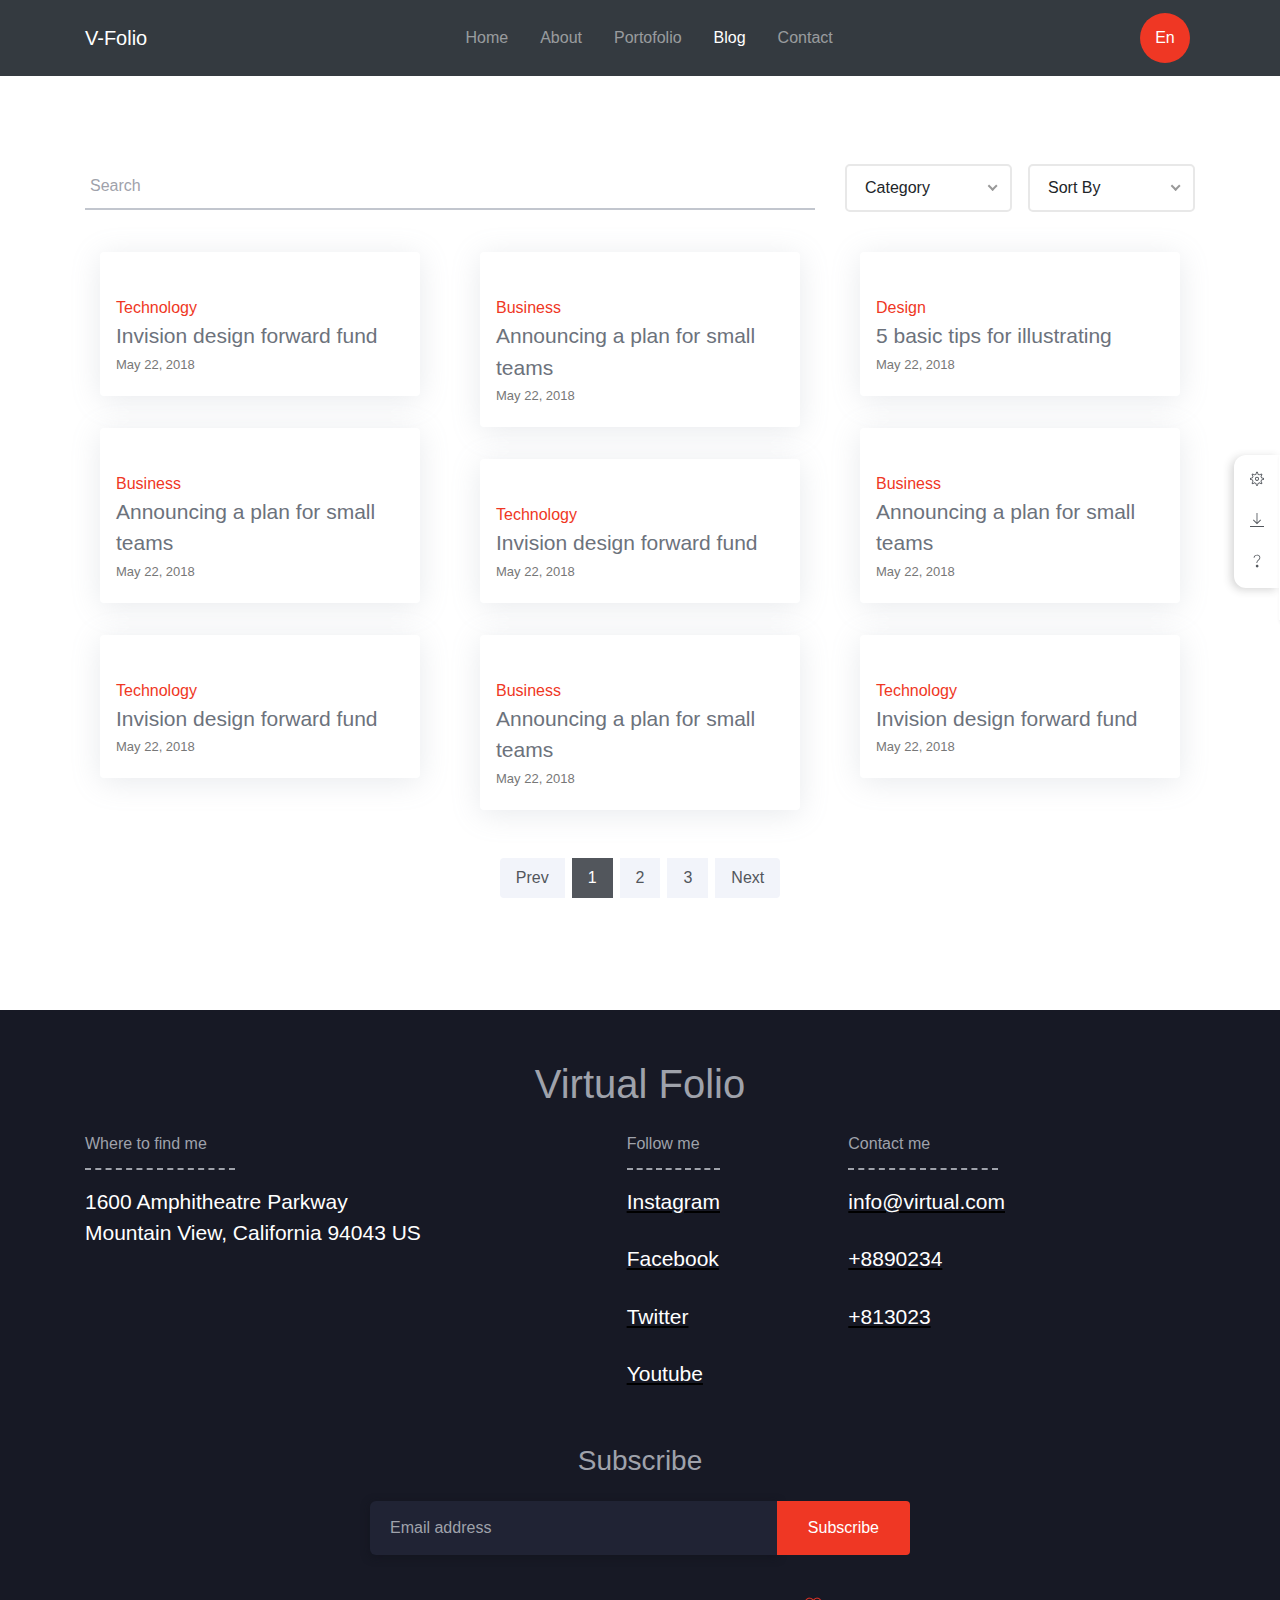
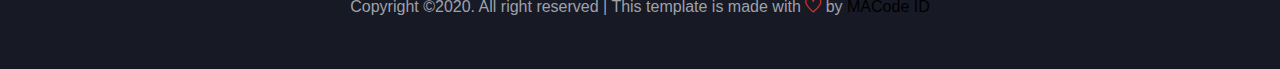
==== commit bf901fe6: "Remove Google Maps" ====
--- a/html/blog-topbar.html
+++ b/html/blog-topbar.html
@@ -335,8 +335,6 @@
 <script src="../assets/js/google-maps.js"></script>
   
 <script src="../assets/js/topbar-virtual.js"></script>
-
-<!-- <script async defer src="https://maps.googleapis.com/maps/api/js?key=AIzaSyAIA_zqjFMsJM_sxP9-6Pde5vVCTyJmUHM&callback=initMap"></script> -->
   
 </body>
 </html>